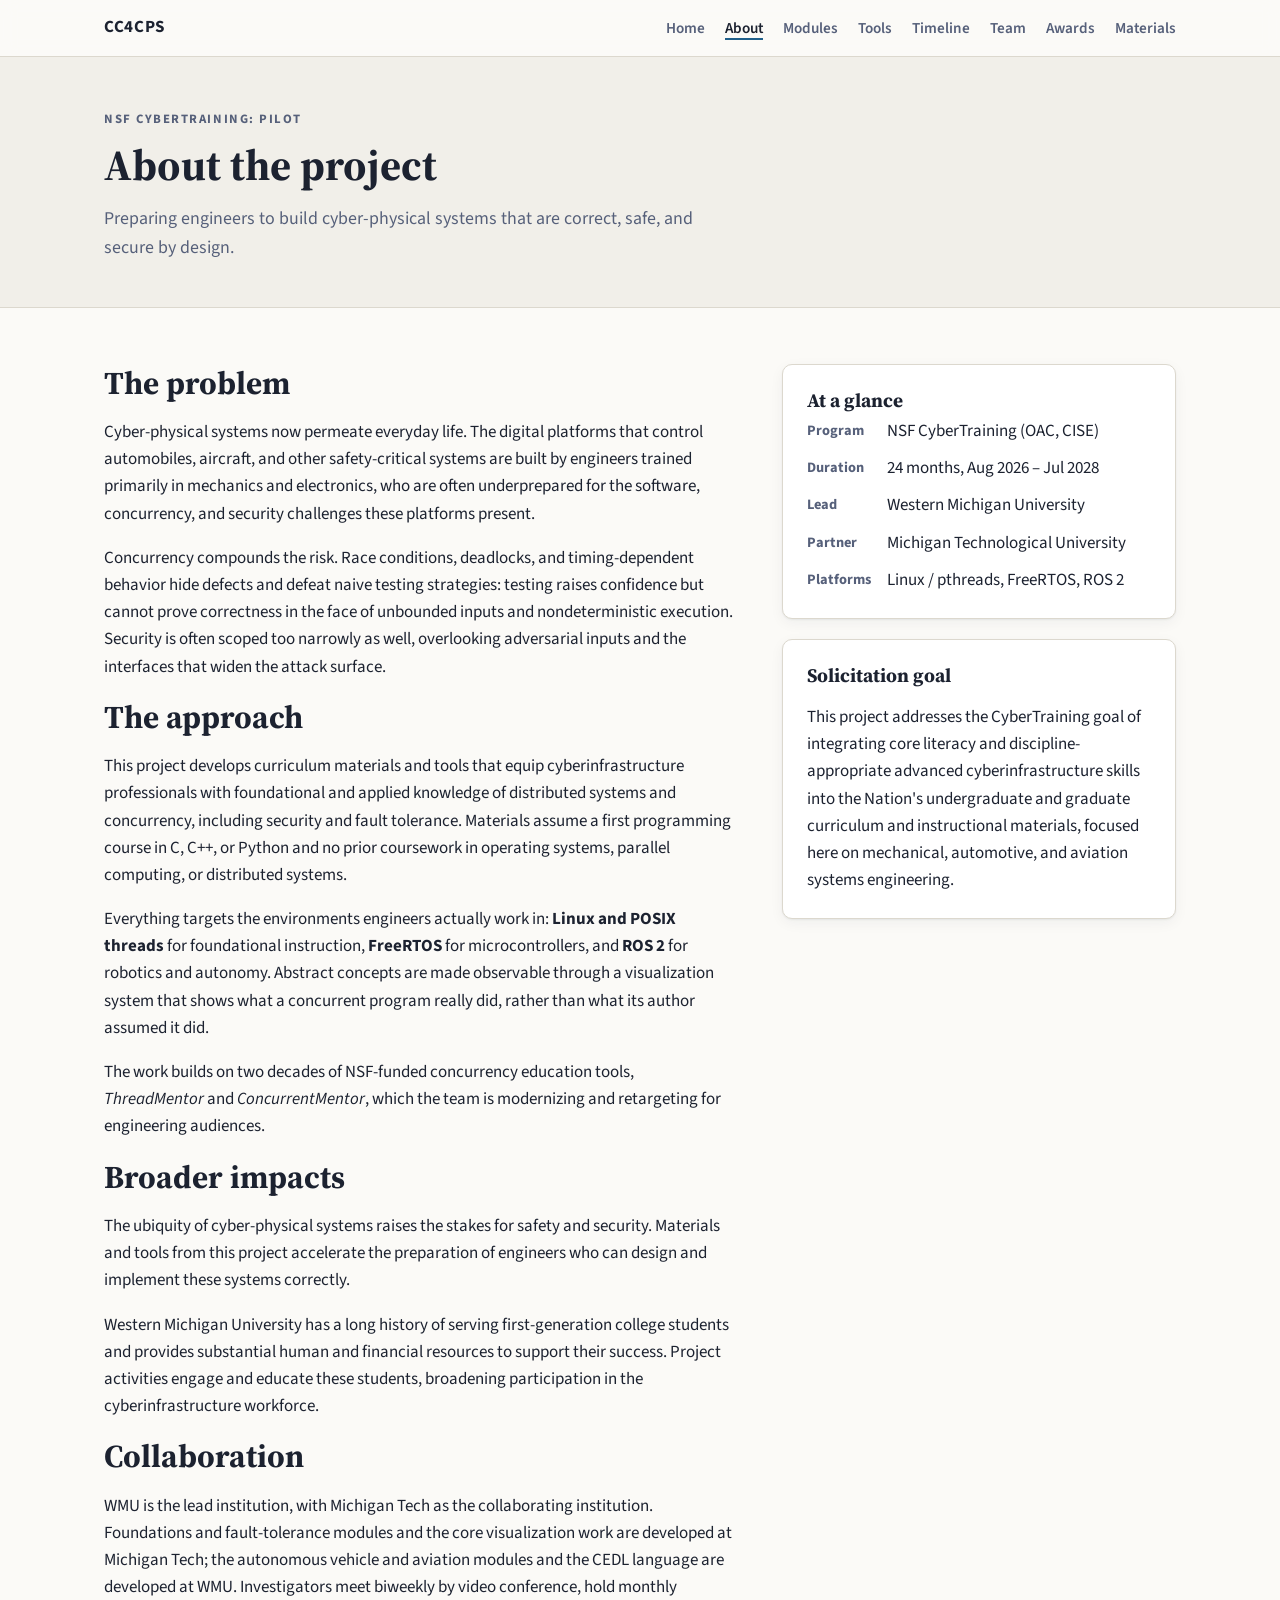
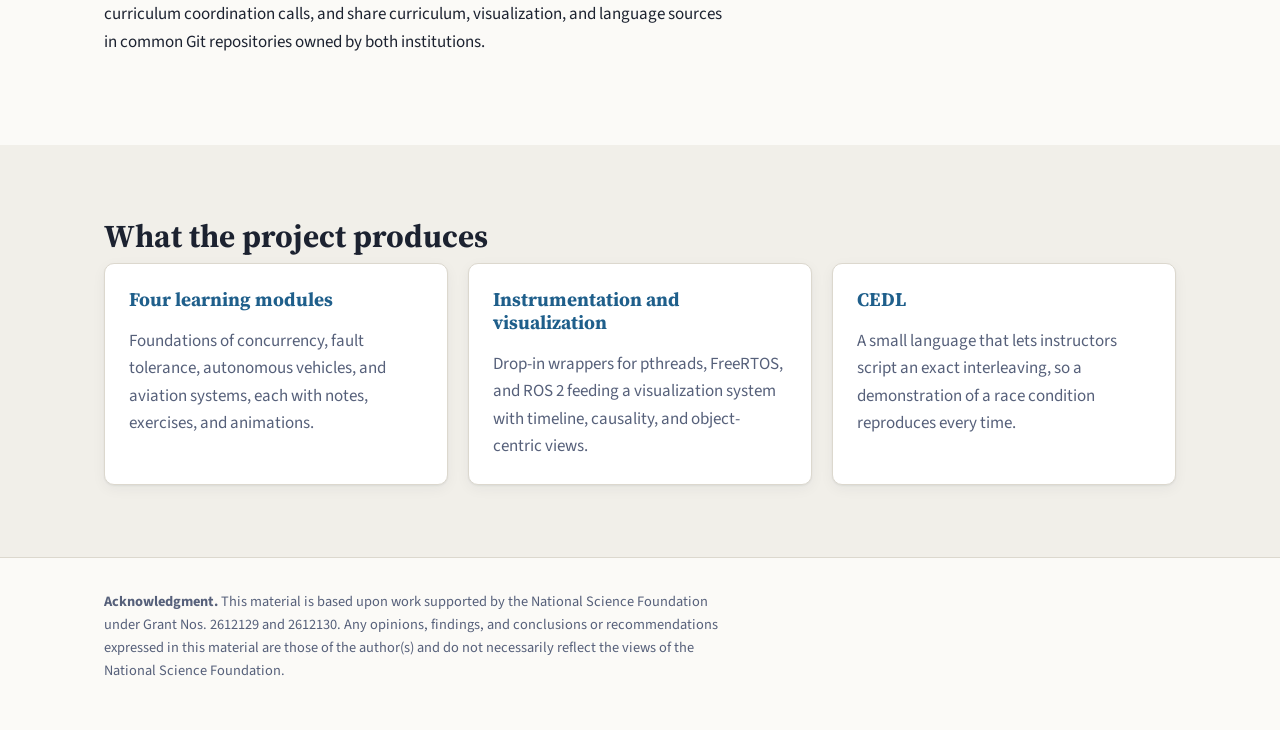
==== about.html @ 89ef55b5 "Split the site into one page per section Each section is now its own page, linked from a shared top " ====
<!DOCTYPE html>
<html lang="en">
<head>
<meta charset="utf-8">
<meta name="viewport" content="width=device-width, initial-scale=1">
<title>About &middot; Concurrent Computing Curricula for Cyber-Physical Systems</title>
<meta name="description" content="Why concurrency training matters for engineers building cyber-physical systems, and how this NSF CyberTraining pilot project approaches it.">
<link rel="preconnect" href="https://fonts.googleapis.com">
<link rel="preconnect" href="https://fonts.gstatic.com" crossorigin>
<link href="https://fonts.googleapis.com/css2?family=Source+Sans+3:wght@400;600;700&family=Source+Serif+4:opsz,wght@8..60,600;8..60,700&family=JetBrains+Mono:wght@400;500&display=swap" rel="stylesheet">
<link rel="stylesheet" href="style.css">
</head>
<body>

<a class="skip" href="#main">Skip to content</a>

<header class="site-header">
  <div class="wrap nav">
    <a class="brand" href="index.html">CC4CPS</a>
    <nav aria-label="Main">
      <a href="index.html">Home</a>
      <a href="about.html" aria-current="page">About</a>
      <a href="modules.html">Modules</a>
      <a href="tools.html">Tools</a>
      <a href="timeline.html">Timeline</a>
      <a href="team.html">Team</a>
      <a href="awards.html">Awards</a>
      <a href="materials.html">Materials</a>
    </nav>
  </div>
</header>

<main id="main">

<div class="page-hero">
  <div class="wrap">
    <p class="eyebrow">NSF CyberTraining: Pilot</p>
    <h1>About the project</h1>
    <p class="lede">Preparing engineers to build cyber-physical systems that are correct, safe, and secure by design.</p>
  </div>
</div>

<section>
  <div class="wrap two-col">
    <div>
      <h2>The problem</h2>
      <p>Cyber-physical systems now permeate everyday life. The digital platforms that control automobiles, aircraft, and other safety-critical systems are built by engineers trained primarily in mechanics and electronics, who are often underprepared for the software, concurrency, and security challenges these platforms present.</p>
      <p>Concurrency compounds the risk. Race conditions, deadlocks, and timing-dependent behavior hide defects and defeat naive testing strategies: testing raises confidence but cannot prove correctness in the face of unbounded inputs and nondeterministic execution. Security is often scoped too narrowly as well, overlooking adversarial inputs and the interfaces that widen the attack surface.</p>

      <h2>The approach</h2>
      <p>This project develops curriculum materials and tools that equip cyberinfrastructure professionals with foundational and applied knowledge of distributed systems and concurrency, including security and fault tolerance. Materials assume a first programming course in C, C++, or Python and no prior coursework in operating systems, parallel computing, or distributed systems.</p>
      <p>Everything targets the environments engineers actually work in: <strong>Linux and POSIX threads</strong> for foundational instruction, <strong>FreeRTOS</strong> for microcontrollers, and <strong>ROS&nbsp;2</strong> for robotics and autonomy. Abstract concepts are made observable through a visualization system that shows what a concurrent program really did, rather than what its author assumed it did.</p>
      <p>The work builds on two decades of NSF-funded concurrency education tools, <em>ThreadMentor</em> and <em>ConcurrentMentor</em>, which the team is modernizing and retargeting for engineering audiences.</p>

      <h2>Broader impacts</h2>
      <p>The ubiquity of cyber-physical systems raises the stakes for safety and security. Materials and tools from this project accelerate the preparation of engineers who can design and implement these systems correctly.</p>
      <p>Western Michigan University has a long history of serving first-generation college students and provides substantial human and financial resources to support their success. Project activities engage and educate these students, broadening participation in the cyberinfrastructure workforce.</p>

      <h2>Collaboration</h2>
      <p>WMU is the lead institution, with Michigan Tech as the collaborating institution. Foundations and fault-tolerance modules and the core visualization work are developed at Michigan Tech; the autonomous vehicle and aviation modules and the CEDL language are developed at WMU. Investigators meet biweekly by video conference, hold monthly curriculum coordination calls, and share curriculum, visualization, and language sources in common Git repositories owned by both institutions.</p>
    </div>

    <aside>
      <div class="card facts" aria-label="Project at a glance">
        <h3>At a glance</h3>
        <dl>
          <dt>Program</dt><dd>NSF CyberTraining (OAC, CISE)</dd>
          <dt>Duration</dt><dd>24 months, Aug 2026 &ndash; Jul 2028</dd>
          <dt>Lead</dt><dd>Western Michigan University</dd>
          <dt>Partner</dt><dd>Michigan Technological University</dd>
          <dt>Platforms</dt><dd>Linux / pthreads, FreeRTOS, ROS&nbsp;2</dd>
        </dl>
      </div>
      <div class="card sidecard">
        <h3>Solicitation goal</h3>
        <p>This project addresses the CyberTraining goal of integrating core literacy and discipline-appropriate advanced cyberinfrastructure skills into the Nation's undergraduate and graduate curriculum and instructional materials, focused here on mechanical, automotive, and aviation systems engineering.</p>
      </div>
    </aside>
  </div>
</section>

<section class="alt">
  <div class="wrap">
    <h2>What the project produces</h2>
    <div class="grid three">
      <a class="card link-card" href="modules.html">
        <h3>Four learning modules</h3>
        <p>Foundations of concurrency, fault tolerance, autonomous vehicles, and aviation systems, each with notes, exercises, and animations.</p>
      </a>
      <a class="card link-card" href="tools.html">
        <h3>Instrumentation and visualization</h3>
        <p>Drop-in wrappers for pthreads, FreeRTOS, and ROS&nbsp;2 feeding a visualization system with timeline, causality, and object-centric views.</p>
      </a>
      <a class="card link-card" href="tools.html#cedl">
        <h3>CEDL</h3>
        <p>A small language that lets instructors script an exact interleaving, so a demonstration of a race condition reproduces every time.</p>
      </a>
    </div>
  </div>
</section>

</main>

<footer class="site-footer">
  <div class="wrap">
    <p><strong>Acknowledgment.</strong> This material is based upon work supported by the National Science Foundation under Grant Nos. 2612129 and 2612130. Any opinions, findings, and conclusions or recommendations expressed in this material are those of the author(s) and do not necessarily reflect the views of the National Science Foundation.</p>
  </div>
</footer>

</body>
</html>
---- style.css ----
:root {
  --bg: #fbfaf7;
  --bg-alt: #f1efe9;
  --surface: #ffffff;
  --text: #1c2230;
  --muted: #56607a;
  --line: #dcd8ce;
  --accent: #1f5f8b;
  --accent-ink: #ffffff;
  --accent-soft: #e2edf5;
  --hero-bg: #13263a;
  --hero-text: #f3f1ea;
  --hero-muted: #b9c4d2;
  --c1: #1f5f8b;
  --c2: #b3591b;
  --c3: #3e7a4a;
  --code-bg: #f4f2ec;
  --shadow: 0 1px 2px rgba(20, 30, 50, .06), 0 4px 14px rgba(20, 30, 50, .05);
}
@media (prefers-color-scheme: dark) {
  :root:not([data-theme="light"]) {
    --bg: #11151c;
    --bg-alt: #161b24;
    --surface: #1b212c;
    --text: #e6e8ee;
    --muted: #a3acbd;
    --line: #2c3442;
    --accent: #7fb6de;
    --accent-ink: #0d1520;
    --accent-soft: #1d2f40;
    --hero-bg: #0b1622;
    --hero-text: #f0eee8;
    --hero-muted: #a9b6c6;
    --c1: #6aa7d6;
    --c2: #e0915a;
    --c3: #7fbf8a;
    --code-bg: #141922;
    --shadow: none;
  }
}
:root[data-theme="dark"] {
  --bg: #11151c; --bg-alt: #161b24; --surface: #1b212c; --text: #e6e8ee; --muted: #a3acbd;
  --line: #2c3442; --accent: #7fb6de; --accent-ink: #0d1520; --accent-soft: #1d2f40;
  --hero-bg: #0b1622; --hero-text: #f0eee8; --hero-muted: #a9b6c6;
  --c1: #6aa7d6; --c2: #e0915a; --c3: #7fbf8a; --code-bg: #141922; --shadow: none;
}

* { box-sizing: border-box; }
html { scroll-behavior: smooth; scroll-padding-top: 64px; }
body {
  margin: 0;
  background: var(--bg);
  color: var(--text);
  font: 17px/1.6 "Source Sans 3", system-ui, -apple-system, sans-serif;
  -webkit-font-smoothing: antialiased;
}
img { max-width: 100%; height: auto; display: block; }
a { color: var(--accent); }
a:hover { text-decoration-thickness: 2px; }
:focus-visible { outline: 3px solid var(--accent); outline-offset: 2px; border-radius: 3px; }

.wrap { max-width: 1120px; margin: 0 auto; padding: 0 24px; }
@media (max-width: 600px) { .wrap { padding: 0 16px; } }

.skip { position: absolute; left: -9999px; }
.skip:focus { left: 16px; top: 12px; z-index: 100; background: var(--surface); padding: 8px 12px; }

h1, h2, h3 { font-family: "Source Serif 4", Georgia, serif; line-height: 1.2; font-weight: 700; }
h2 { font-size: 2rem; margin: 0 0 .5rem; }
h3 { font-size: 1.2rem; margin: 0 0 .4rem; }
h4 { margin: 0; font-size: 1rem; }

/* Header */
.site-header {
  position: sticky; top: 0; z-index: 10;
  background: color-mix(in srgb, var(--bg) 88%, transparent);
  backdrop-filter: blur(8px);
  border-bottom: 1px solid var(--line);
}
.nav { display: flex; align-items: center; justify-content: space-between; height: 56px; gap: 16px; }
.brand { font-weight: 700; letter-spacing: .04em; color: var(--text); text-decoration: none; }
.nav nav { display: flex; gap: 20px; overflow-x: auto; }
.nav nav a { color: var(--muted); text-decoration: none; font-weight: 600; font-size: .95rem; white-space: nowrap; }
.nav nav a:hover { color: var(--text); }
.nav nav a[aria-current="page"] { color: var(--text); box-shadow: inset 0 -2px 0 var(--accent); }
@media (max-width: 860px) { .nav nav { gap: 14px; } .nav nav a { font-size: .88rem; } }
@media (max-width: 640px) {
  .nav { height: auto; flex-direction: column; align-items: flex-start; gap: 2px; padding-top: 10px; padding-bottom: 8px; }
  .nav nav { width: 100%; gap: 16px; padding-bottom: 6px; -webkit-overflow-scrolling: touch; }
}

/* Hero */
.hero { background: var(--hero-bg); color: var(--hero-text); padding: 88px 0 80px; }
.eyebrow { text-transform: uppercase; letter-spacing: .12em; font-size: .8rem; font-weight: 700; color: var(--hero-muted); margin: 0 0 16px; }
.hero h1 { font-size: clamp(2rem, 5vw, 3.3rem); max-width: 18ch; margin: 0 0 20px; }
.lede { font-size: 1.2rem; max-width: 58ch; color: var(--hero-muted); margin: 0 0 28px; }
.hero-meta { display: flex; flex-wrap: wrap; gap: 8px 28px; margin-bottom: 32px; color: var(--hero-text); }
.hero-links { display: flex; flex-wrap: wrap; gap: 12px; }
.btn {
  display: inline-block; padding: 10px 18px; border-radius: 6px; font-weight: 600; text-decoration: none;
  background: #f3f1ea; color: #13263a; border: 1px solid #f3f1ea;
}
.btn:hover { background: #ffffff; }
.btn-ghost { background: transparent; color: var(--hero-text); border-color: rgba(243, 241, 234, .45); }
.btn-ghost:hover { background: rgba(243, 241, 234, .1); }

/* Page header for interior pages */
.page-hero {
  background: var(--bg-alt);
  border-bottom: 1px solid var(--line);
  padding: 52px 0 44px;
}
.page-hero .eyebrow { color: var(--muted); margin-bottom: 10px; }
.page-hero h1 { font-size: clamp(1.9rem, 4vw, 2.7rem); margin: 0 0 14px; max-width: 22ch; }
.page-hero .lede { color: var(--muted); font-size: 1.12rem; max-width: 70ch; margin: 0; }
.page-hero + section, .page-hero + section.alt { padding-top: 56px; }

/* Sections */
section { padding: 72px 0; }
section.alt { background: var(--bg-alt); }
.section-intro { color: var(--muted); max-width: 70ch; margin: 0 0 32px; font-size: 1.05rem; }
.small { font-size: .92rem; color: var(--muted); }

.two-col { display: grid; grid-template-columns: 1.6fr 1fr; gap: 48px; align-items: start; }
@media (max-width: 860px) { .two-col { grid-template-columns: 1fr; gap: 28px; } }

.card {
  background: var(--surface); border: 1px solid var(--line); border-radius: 10px;
  padding: 24px; box-shadow: var(--shadow);
}
.card ul { padding-left: 1.1rem; margin: .4rem 0 0; }
.card li { margin: .2rem 0; }
.card p:last-child { margin-bottom: 0; }

.facts dl { margin: 0; display: grid; grid-template-columns: auto 1fr; gap: 10px 16px; }
.facts dt { font-weight: 700; color: var(--muted); font-size: .9rem; padding-top: 1px; }
.facts dd { margin: 0; }

.wrap.narrow { max-width: 780px; }
.two-col > aside > .card + .card { margin-top: 20px; }
.sidecard p:last-child { margin-bottom: 0; }

.grid { display: grid; gap: 20px; }
.modules { grid-template-columns: repeat(2, 1fr); }
.three { grid-template-columns: repeat(3, 1fr); }
.two-up { grid-template-columns: repeat(2, 1fr); margin-top: 20px; }
.cardlinks { grid-template-columns: repeat(3, 1fr); }
@media (max-width: 960px) { .three, .cardlinks { grid-template-columns: repeat(2, 1fr); } }
@media (max-width: 760px) { .modules, .two-up, .three, .cardlinks { grid-template-columns: 1fr; } }

.link-card { text-decoration: none; color: inherit; display: block; transition: border-color .15s ease, transform .15s ease; }
.link-card h3 { color: var(--accent); }
.link-card p { color: var(--muted); margin-bottom: 0; }
.link-card:hover { border-color: var(--accent); transform: translateY(-2px); }
@media (prefers-reduced-motion: reduce) { .link-card:hover { transform: none; } }

.pagelink { margin-top: 32px; font-weight: 600; }

.module { position: relative; padding-top: 28px; }
.module-full { margin-bottom: 24px; }
.module-full h2 { font-size: 1.5rem; margin: 0 0 .3rem; }
.module-full h3 { font-size: 1.05rem; margin-top: 1.2rem; }
ol.units, .module-full ol, .module-full ul { padding-left: 1.3rem; }
ol.units li, .module-full li { margin: .5rem 0; }
.module .num {
  display: inline-flex; align-items: center; justify-content: center;
  width: 32px; height: 32px; border-radius: 50%;
  background: var(--accent); color: var(--accent-ink); font-weight: 700; margin-bottom: 12px;
}
.lead-by { color: var(--muted); font-size: .92rem; margin: 0 0 .6rem; font-weight: 600; }
.courses { margin-top: .8rem; font-size: .9rem; color: var(--muted); border-top: 1px solid var(--line); padding-top: .6rem; }
.note { margin-top: 28px; padding: 16px 20px; background: var(--accent-soft); border-left: 4px solid var(--accent); border-radius: 6px; max-width: 80ch; }

/* Pipeline */
.pipeline { display: flex; align-items: stretch; gap: 0; margin: 0 0 32px; }
.stage {
  flex: 1; background: var(--surface); border: 1px solid var(--line); border-radius: 10px; padding: 16px;
}
.stage p { margin: 4px 0 0; font-size: .92rem; color: var(--muted); }
.stage-accent { border-color: var(--accent); box-shadow: inset 0 0 0 1px var(--accent); }
.arrow { flex: 0 0 28px; position: relative; }
.arrow::after {
  content: ""; position: absolute; top: 50%; left: 6px; right: 6px; height: 2px; background: var(--muted);
}
.arrow::before {
  content: ""; position: absolute; top: calc(50% - 5px); right: 4px;
  border: 6px solid transparent; border-left: 8px solid var(--muted); border-right: 0;
}
@media (max-width: 760px) {
  .pipeline { flex-direction: column; }
  .arrow { flex-basis: 24px; }
  .arrow::after { top: 4px; bottom: 4px; left: 50%; right: auto; width: 2px; height: auto; }
  .arrow::before { top: auto; bottom: 2px; right: auto; left: calc(50% - 5px); border: 6px solid transparent; border-top: 8px solid var(--muted); border-bottom: 0; }
}

.code {
  background: var(--code-bg); border: 1px solid var(--line); border-radius: 6px;
  padding: 12px 14px; overflow-x: auto; font: 13px/1.55 "JetBrains Mono", ui-monospace, monospace; margin: 12px 0 0;
}
.code .c { color: var(--muted); }

.gallery-title { margin-top: 48px; }
.gallery { display: grid; grid-template-columns: 1fr 1fr; gap: 24px; margin-top: 20px; }
.gallery figure { margin: 0; }
.gallery figure.wide { grid-column: 1 / -1; }
.gallery img { border-radius: 8px; border: 1px solid var(--line); background: #fff; }
.gallery figcaption { font-size: .92rem; color: var(--muted); margin-top: 8px; }
@media (max-width: 700px) { .gallery { grid-template-columns: 1fr; } }

/* Gantt */
.gantt { background: var(--surface); border: 1px solid var(--line); border-radius: 10px; padding: 12px 20px 16px; margin-bottom: 40px; }
.g-row { display: grid; grid-template-columns: 250px 1fr; align-items: center; gap: 16px; min-height: 36px; }
.g-head { border-bottom: 1px solid var(--line); padding-bottom: 8px; margin-bottom: 4px; }
.g-head .g-label { font-weight: 700; color: var(--muted); font-size: .85rem; }
.g-group { font-weight: 700; margin-top: 12px; font-size: .95rem; }
.g-label { font-size: .93rem; }
.g-track {
  position: relative; height: 26px;
  display: grid; grid-template-columns: repeat(24, 1fr);
  background-image: linear-gradient(to right, var(--line) 1px, transparent 1px);
  background-size: calc(100% / 2) 100%;
}
.yr, .bar { grid-row: 1; grid-column: var(--s) / calc(var(--e) + 1); }
.yr { font-size: .8rem; font-weight: 700; color: var(--muted); padding-left: 8px; align-self: center; white-space: nowrap; overflow: hidden; text-overflow: ellipsis; }
.bar {
  border-radius: 5px; color: #fff; font-size: .78rem; font-weight: 600; padding: 0 8px;
  display: flex; align-items: center; white-space: nowrap; overflow: hidden; margin: 0 2px;
}
.bar.c1 { background: var(--c1); }
.bar.c2 { background: var(--c2); }
.bar.c3 { background: var(--c3); }
.bar.soft { background: transparent; color: var(--text); border: 2px solid; }
.bar.c1.soft { border-color: var(--c1); }
.bar.c2.soft { border-color: var(--c2); }
.bar.c3.soft { border-color: var(--c3); }
@media (prefers-color-scheme: dark) { :root:not([data-theme="light"]) .bar:not(.soft) { color: #0d1520; } }
:root[data-theme="dark"] .bar:not(.soft) { color: #0d1520; }
@media (max-width: 700px) {
  .g-row { grid-template-columns: 1fr; gap: 4px; padding: 4px 0; }
  .g-head .g-label { display: none; }
}

/* Team */
.team { grid-template-columns: repeat(3, 1fr); }
@media (max-width: 900px) { .team { grid-template-columns: repeat(2, 1fr); } }
@media (max-width: 600px) { .team { grid-template-columns: 1fr; } }
.person { border-top: 3px solid var(--accent); padding-top: 14px; }
.person .role { color: var(--muted); font-weight: 600; font-size: .92rem; margin: 0 0 .5rem; }
.person p:last-child { margin: 0; }

/* Table */
.table-wrap { overflow-x: auto; background: var(--surface); border: 1px solid var(--line); border-radius: 10px; }
table { width: 100%; border-collapse: collapse; min-width: 560px; }
th, td { text-align: left; padding: 14px 18px; border-bottom: 1px solid var(--line); vertical-align: top; }
th { font-size: .85rem; text-transform: uppercase; letter-spacing: .06em; color: var(--muted); }
tbody tr:last-child td { border-bottom: 0; }
.num-cell { font-variant-numeric: tabular-nums; white-space: nowrap; }

/* Footer */
.site-footer { border-top: 1px solid var(--line); padding: 32px 0 48px; font-size: .9rem; color: var(--muted); }
.site-footer p { max-width: 90ch; margin: 0; }
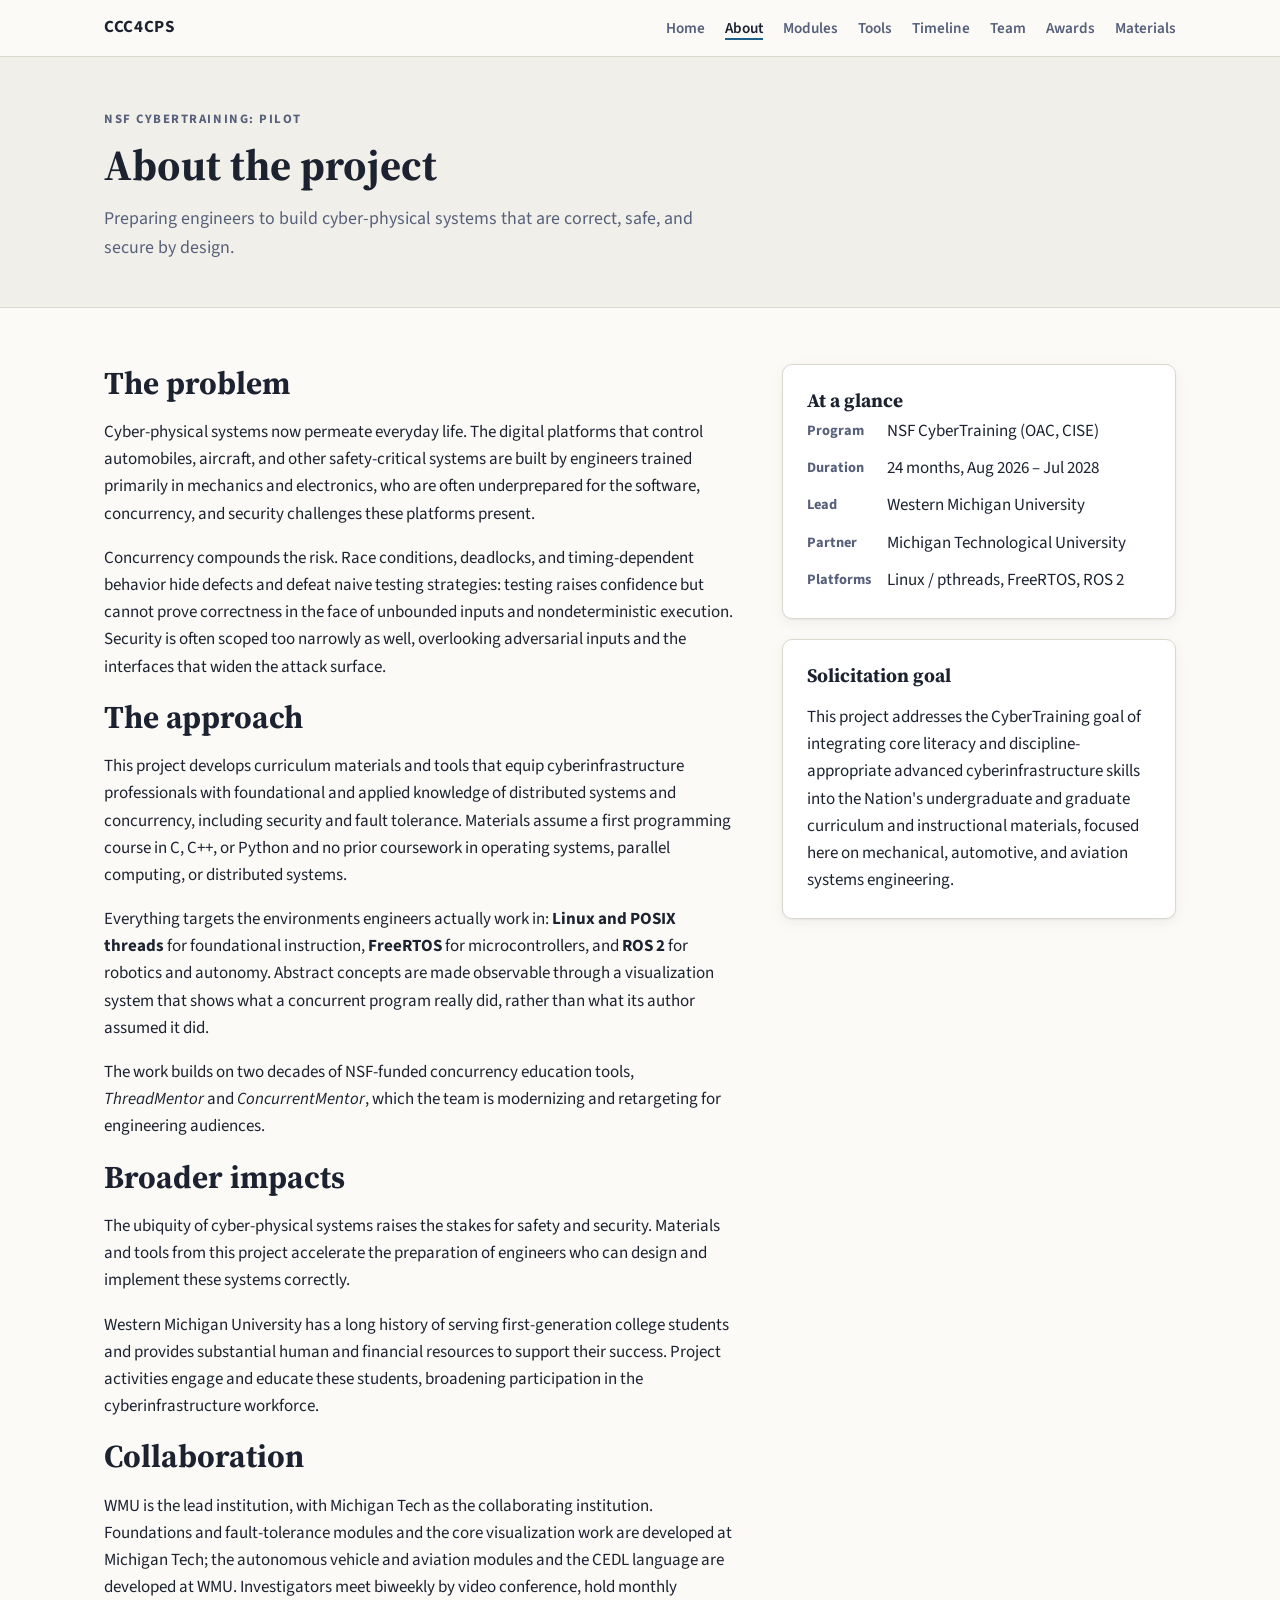
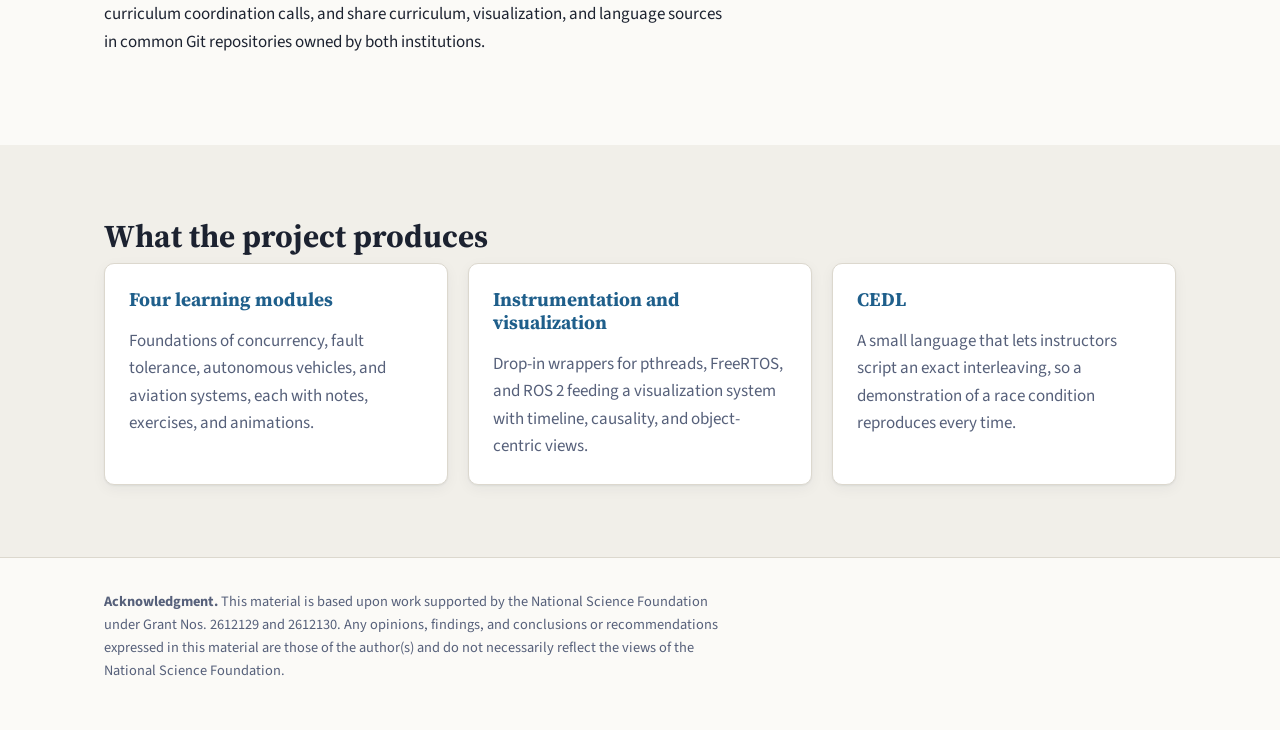
==== commit f392f4d0: "Rename the site acronym to CCC4CPS Co-Authored-By: Claude Opus 5 <noreply@anthropic.com>" ====
--- a/about.html
+++ b/about.html
@@ -16,7 +16,7 @@
 
 <header class="site-header">
   <div class="wrap nav">
-    <a class="brand" href="index.html">CC4CPS</a>
+    <a class="brand" href="index.html">CCC4CPS</a>
     <nav aria-label="Main">
       <a href="index.html">Home</a>
       <a href="about.html" aria-current="page">About</a>
--- a/style.css
+++ b/style.css
@@ -104,6 +104,20 @@
 .btn-ghost { background: transparent; color: var(--hero-text); border-color: rgba(243, 241, 234, .45); }
 .btn-ghost:hover { background: rgba(243, 241, 234, .1); }
 
+/* Section buttons */
+.btn-row { display: flex; flex-wrap: wrap; gap: 12px; }
+.btn-section {
+  background: var(--accent); color: var(--accent-ink); border-color: var(--accent);
+  padding: 12px 22px; font-size: 1rem;
+  transition: background-color .15s ease, border-color .15s ease;
+}
+.btn-section:hover { background: color-mix(in srgb, var(--accent) 82%, #000); border-color: color-mix(in srgb, var(--accent) 82%, #000); }
+@media (prefers-color-scheme: dark) {
+  :root:not([data-theme="light"]) .btn-section:hover { background: color-mix(in srgb, var(--accent) 82%, #fff); border-color: color-mix(in srgb, var(--accent) 82%, #fff); }
+}
+:root[data-theme="dark"] .btn-section:hover { background: color-mix(in srgb, var(--accent) 82%, #fff); border-color: color-mix(in srgb, var(--accent) 82%, #fff); }
+@media (max-width: 520px) { .btn-row { flex-direction: column; } .btn-section { text-align: center; } }
+
 /* Page header for interior pages */
 .page-hero {
   background: var(--bg-alt);
